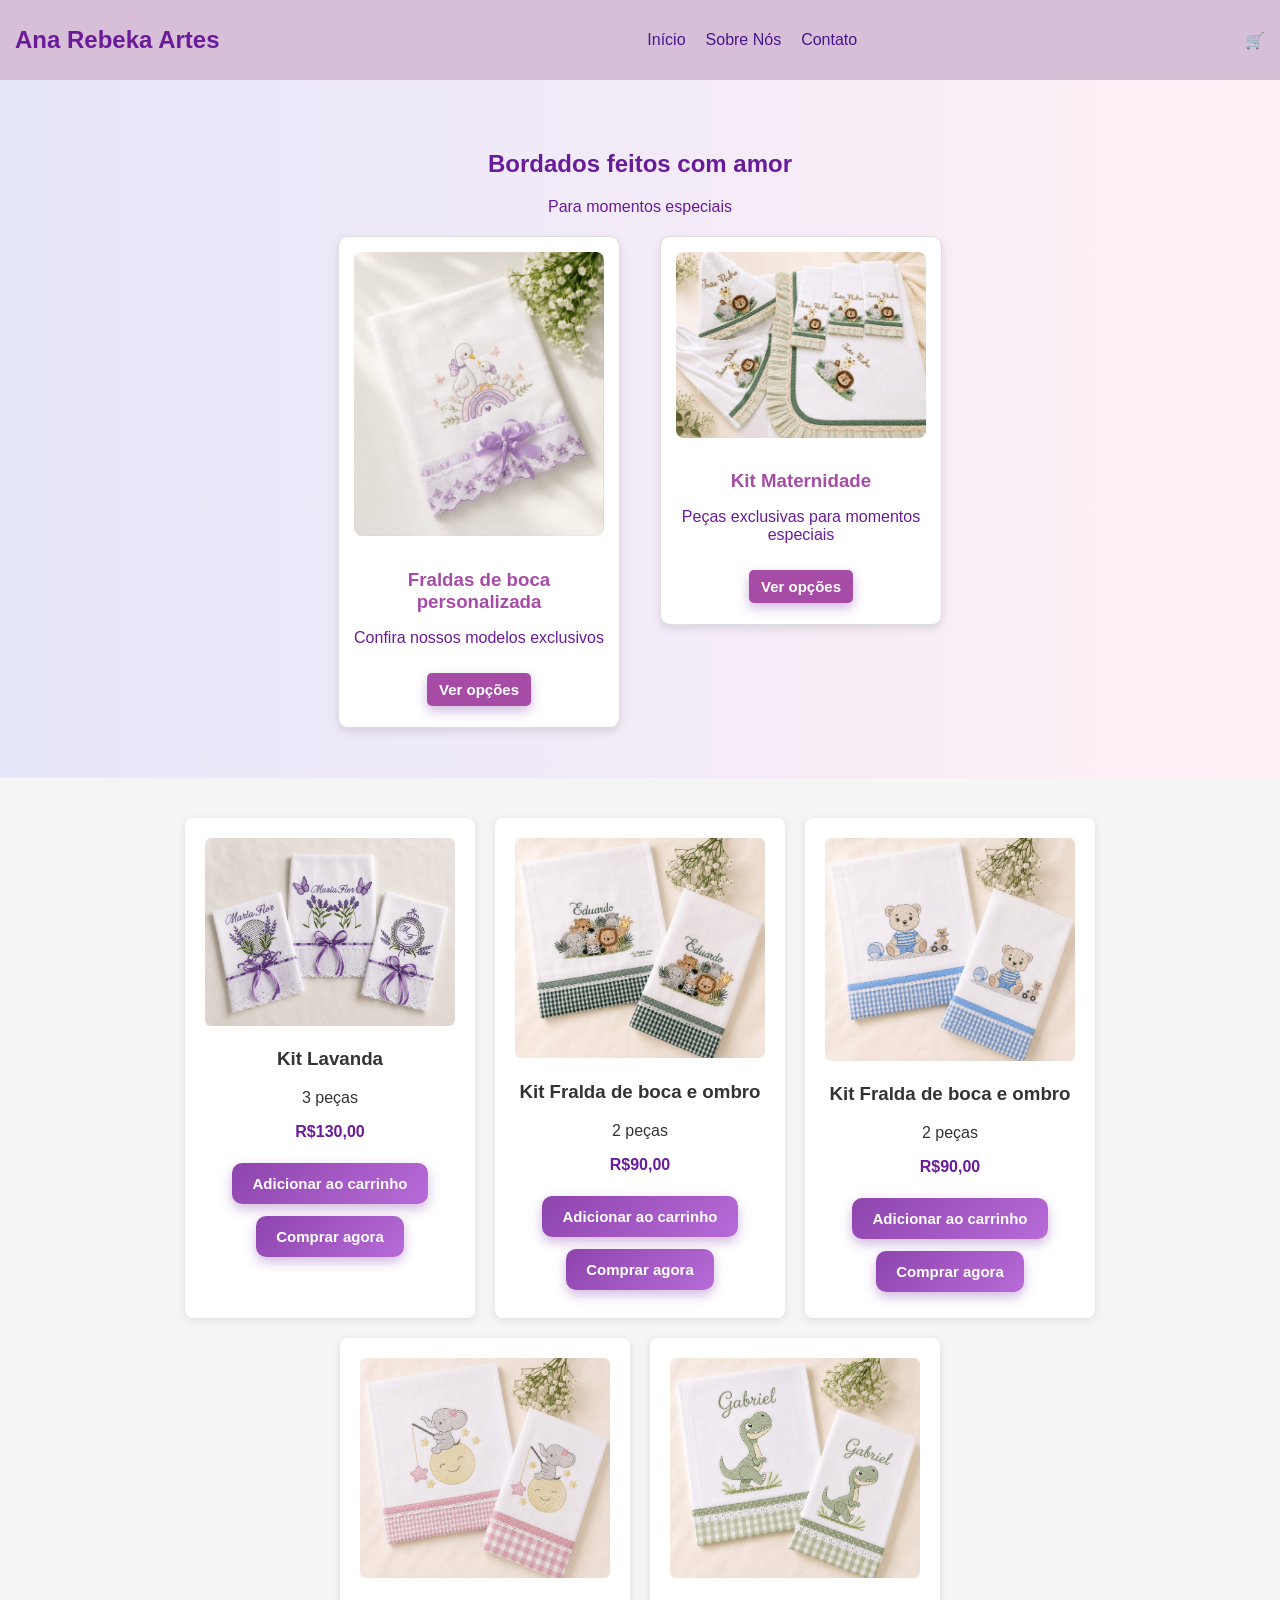
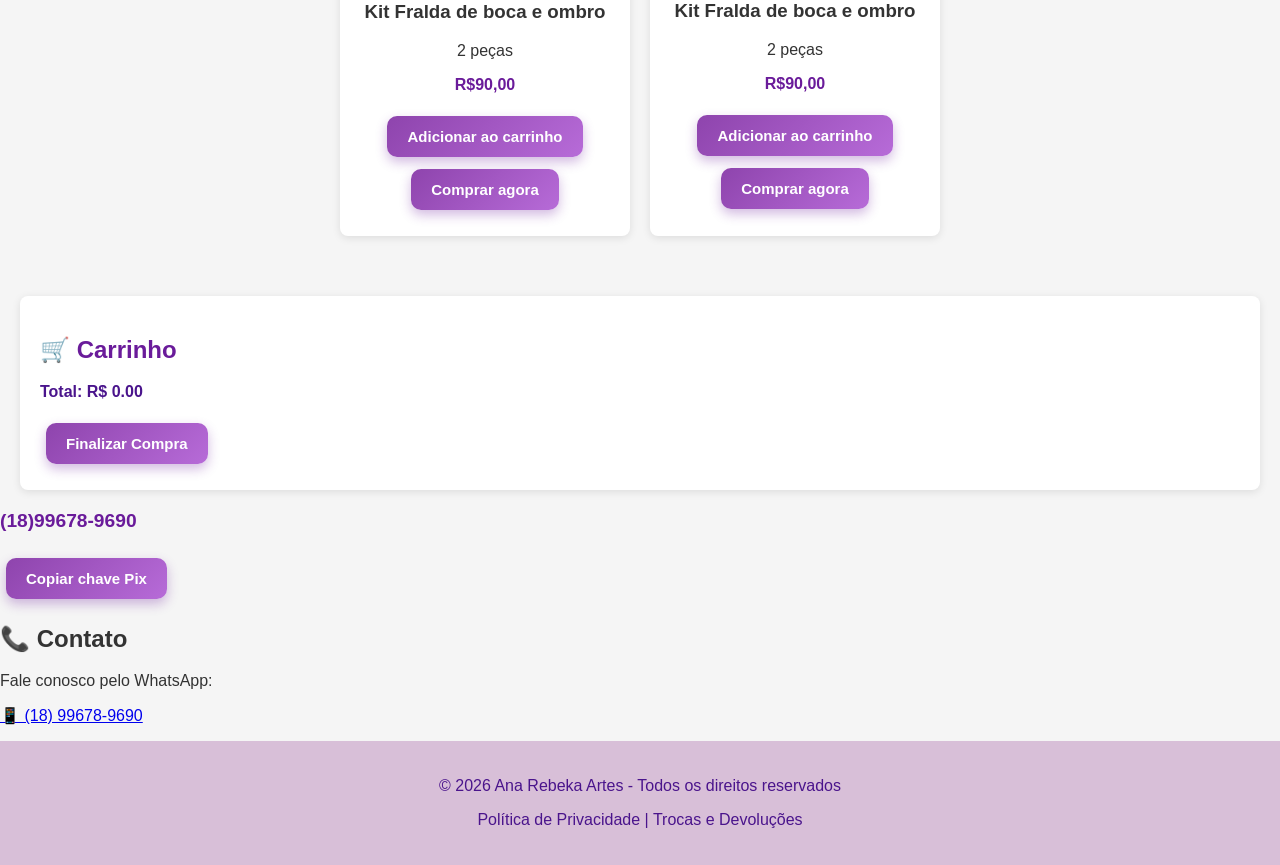
==== index.html @ 69e90195 "18-07-2026" ====
<!DOCTYPE html>
<html lang="pt-BR">
<head>
  <meta charset="UTF-8">
  <meta name="viewport" content="width=device-width, initial-scale=1.0">
  <title>Ana Rebeka Artes - Bordados</title>
  <link rel="stylesheet" href="style.css">
  <link rel="stylesheet" href="checkout.html">

  <!-- CSS do Modal Responsivo -->
  <style>
    .modal {
      display: none;
      position: fixed;
      z-index: 1000;
      left: 0;
      top: 0;
      width: 100%;
      height: 100%;
      background-color: rgba(0,0,0,0.9);
      text-align: center;
    }
    .modal img {
      width: 100%;
      height: auto;
      max-height: 100%;
    }
    .fechar {
      position: absolute;
      top: 20px;
      right: 30px;
      font-size: 40px;
      font-weight: bold;
      color: white;
      cursor: pointer;
    }

    /* Responsividade */
    @media (min-width: 768px) {
      .modal img {
        width: auto;
        max-width: 90%;
        max-height: 90%;
      }
    }
  </style>
</head>
<body>
  <!-- Cabeçalho -->
  <header>
    <div class="logo">Ana Rebeka Artes</div>
    <nav>
      <ul>
        <li><a href="index.html">Início</a></li>
        <li><a href="Sobrenos.html">Sobre Nós</a></li>
        <li><a href="#contato">Contato</a></li>
      </ul>
    </nav>
    <div class="icons">
      <span>🛒</span>
    </div>
  </header>

  <!-- Banner -->
<!-- Banner -->
<section class="banner">
  <h1>Bordados feitos com amor</h1>
  <p>Para momentos especiais</p>

  <div class="banner-opcoes">
    <!-- Fraldas Personalizadas -->
    <div class="produto">
      <img src="img/WhatsApp Image 2026-07-18 at 20.27.45.png" alt="Fraldas de boca personalizada" onclick="abrirModal(this.src)">
      <h3>Fraldas de boca personalizada</h3>
      <p>Confira nossos modelos exclusivos</p>
      <button onclick="window.location.href='fraldas.html'">Ver opções</button>
    </div>

    <!-- Kit Maternidade -->
    <div class="produto">
      <img src="img/WhatsApp Image 2026-07-18 at 21.29.22.png" alt="Kit Maternidade" onclick="abrirModal(this.src)">
      <h3>Kit Maternidade</h3>
      <p>Peças exclusivas para momentos especiais</p>
      <button onclick="window.location.href='kitmaternidade.html'">Ver opções</button>
    </div>
  </div>
</section>


  <!-- Produtos -->
  <main>
    <section class="produtos">
      <div class="produto">
        <img src="img/WhatsApp Image 2026-07-07 at 11.30.48.png" alt="Kit Lavanda com 3 peças" onclick="abrirModal(this.src)">
        <h3>Kit Lavanda</h3>
        <p>3 peças</p>
        <p class="preco">R$130,00</p>
        <button>Adicionar ao carrinho</button>
        <button onclick="window.location.href='checkout.html'">Comprar agora</button>
      </div>
      <div class="produto">
        <img src="img/WhatsApp Image 2026-07-07 at 11.31.54.png" alt="Kit Fralda de boca e ombro" onclick="abrirModal(this.src)">
        <h3>Kit Fralda de boca e ombro</h3>
        <p>2 peças</p>
        <p class="preco">R$90,00</p>
        <button>Adicionar ao carrinho</button>
        <button onclick="window.location.href='checkout.html'">Comprar agora</button>
      </div>
      <div class="produto">
        <img src="img/WhatsApp Image 2026-07-07 at 11.33.09.png" alt="Kit Fralda de boca e ombro" onclick="abrirModal(this.src)">
        <h3>Kit Fralda de boca e ombro</h3>
        <p>2 peças</p>
        <p class="preco">R$90,00</p>
        <button>Adicionar ao carrinho</button>
        <button onclick="window.location.href='checkout.html'">Comprar agora</button>
      </div>
      <div class="produto">
        <img src="img/WhatsApp Image 2026-07-07 at 11.33.09 (1).png" alt="Kit Fralda de boca e ombro" onclick="abrirModal(this.src)">
        <h3>Kit Fralda de boca e ombro</h3>
        <p>2 peças</p>
        <p class="preco">R$90,00</p>
        <button>Adicionar ao carrinho</button>
        <button onclick="window.location.href='checkout.html'">Comprar agora</button>
      </div>
      <div class="produto">
        <img src="img/WhatsApp Image 2026-07-07 at 11.33.10.png" alt="Kit Fralda de boca e ombro" onclick="abrirModal(this.src)">
        <h3>Kit Fralda de boca e ombro</h3>
        <p>2 peças</p>
        <p class="preco">R$90,00</p>
        <button>Adicionar ao carrinho</button>
        <button onclick="window.location.href='checkout.html'">Comprar agora</button>
      </div>
    </section>
  </main>

   <!-- Carrinho -->
    <section class="carrinho">
      <h2>🛒 Carrinho</h2>
      <ul id="lista-carrinho"></ul>
      <p class="carrinho-total">Total: R$ <span id="total">0.00</span></p>
      <button onclick="finalizarCompra()">Finalizar Compra</button>
    </section>

    <p class="pix-chave" id="pix-chave">(18)99678-9690</p>
    <button onclick="copiarPix()">Copiar chave Pix</button>

    <!-- Seção de Contato -->
    <section id="contato" class="contato">
      <h2>📞 Contato</h2>
      <p>Fale conosco pelo WhatsApp:</p>
      <p><a href="https://wa.me/5518996789690" target="_blank">📱 (18) 99678-9690</a></p>
    </section>

    <!-- Rodapé -->
    <footer>
      <div class="info">
        <p>© 2026 Ana Rebeka Artes - Todos os direitos reservados</p>
        <p>Política de Privacidade | Trocas e Devoluções</p>
      </div>
    </footer>

    <!-- Modal -->
    <div id="modal" class="modal">
      <span class="fechar" onclick="fecharModal()">&times;</span>
      <img id="imagemModal">
    </div>

    <!-- Scripts -->
    <script>
      function copiarPix() {
        const chave = document.getElementById("pix-chave").innerText;
        navigator.clipboard.writeText(chave).then(() => {
          alert("Chave Pix copiada!");
        });
      }

      function abrirModal(src) {
        document.getElementById("imagemModal").src = src;
        document.getElementById("modal").style.display = "block";
      }
      function fecharModal() {
        document.getElementById("modal").style.display = "none";
      }
    </script>

    <script src="script.js"></script>
</body>
</html>
---- style.css ----
/* Configuração geral */
body {
  font-family: 'Segoe UI', sans-serif;
  margin: 0;
  background-color: #f5f5f5; /* cor neutra */
  color: #333;
}

/* Cabeçalho */
header {
  display: flex;
  justify-content: space-between;
  align-items: center;
  background: #d8bfd8; /* lilás suave */
  color: #4a148c;
  padding: 15px;
}

header .logo {
  font-size: 1.5em;
  font-weight: bold;
  color: #6a1b9a;
}

nav ul {
  list-style: none;
  display: flex;
  gap: 20px;
}

nav a {
  color: #4a148c;
  text-decoration: none;
  font-weight: 500;
}

/* Banner */
.banner {
  text-align: center;
  padding: 50px;
  background: linear-gradient(to right, #e6e6fa, #fff0f5);
  color: #6a1b9a;
}

/* Produtos */
.produtos {
  display: flex;
  flex-wrap: wrap;
  gap: 20px;
  justify-content: center;
  padding: 40px;
}

.produto {
  background: white;
  border-radius: 8px;
  padding: 20px;
  text-align: center;
  width: 250px;
  box-shadow: 0 2px 8px rgba(0,0,0,0.1);
}

.produto img {
  width: 100%;
  border-radius: 6px;
}

.preco {
  font-weight: bold;
  color: #6a1b9a;
}

button {
  background: #6a1b9a;
  color: white;
  border: none;
  padding: 10px;
  margin: 5px;
  border-radius: 4px;
  cursor: pointer;
}

button:hover {
  background: #9c27b0;
}

/* Rodapé */
footer {
  background: #d8bfd8;
  color: #4a148c;
  text-align: center;
  padding: 20px;
}

/* Responsividade */
@media (max-width: 768px) {
  /* Tablet */
  .produtos {
    justify-content: center;
  }
  .produto {
    width: 45%; /* duas colunas */
  }
}

@media (max-width: 480px) {
  /* Celular */
  nav ul {
    flex-direction: column;
    gap: 10px;
  }
  .produto {
    width: 90%; /* uma coluna */
  }
}

/* Carrinho */
.carrinho {
  background: white;
  padding: 20px;
  margin: 20px;
  border-radius: 8px;
  box-shadow: 0 2px 8px rgba(0,0,0,0.1);
}

.carrinho h2 {
  color: #6a1b9a;
}

.carrinho ul {
  list-style: none;
  padding: 0;
}

.carrinho li {
  display: flex;
  justify-content: space-between;
  margin-bottom: 10px;
}

.carrinho-total {
  font-weight: bold;
  margin-top: 15px;
  color: #4a148c;
}

.checkout {
  text-align: center;
  padding: 40px;
}

.qrcode {
  width: 250px;
  margin: 20px auto;
  display: block;
}

.pix-chave {
  font-weight: bold;
  color: #6a1b9a;
  font-size: 1.2em;
}

/* Seção Sobre Nós */
.sobre-nos {
  text-align: center;
  padding: 40px;
  background: white;
  margin: 20px;
  border-radius: 8px;
  box-shadow: 0 2px 8px rgba(0,0,0,0.1);
}

.sobre-nos h2 {
  color: #6a1b9a;
  margin-bottom: 20px;
}

.sobre-nos p {
  font-size: 1.1em;
  color: #333;
  margin-bottom: 20px;
}

.imagem-sobre {
  width: 300px;
  border-radius: 8px;
  box-shadow: 0 2px 8px rgba(0,0,0,0.2);
}

/* Rodapé */
footer {
  background: #d8bfd8;
  color: #4a148c;
  text-align: center;
  padding: 20px;
}

/* Responsividade */
@media (max-width: 768px) {
  .produto {
    width: 45%;
  }
  .imagem-sobre {
    width: 80%;
  }
}

@media (max-width: 480px) {
  nav ul {
    flex-direction: column;
    gap: 10px;
  }
  .produto {
    width: 90%;
  }
  .imagem-sobre {
    width: 100%;
  }
}

/* Botões modernos */
button {
    background: linear-gradient(135deg, #8e44ad, #b76bd8);
    color: white;
    border: none;
    padding: 12px 20px;
    margin: 6px;
    border-radius: 10px;
    font-size: 15px;
    font-weight: bold;
    cursor: pointer;
    transition: all 0.3s ease;
    box-shadow: 0 5px 12px rgba(106, 27, 154, 0.3);
    position: relative;
    overflow: hidden;
}

/* Efeito ao passar o mouse */
button:hover {
    transform: translateY(-3px) scale(1.05);
    box-shadow: 0 10px 20px rgba(106, 27, 154, 0.5);
}

/* Efeito ao clicar */
button:active {
    transform: scale(0.95);
}

/* Brilho passando sobre o botão */
button::before {
    content: "";
    position: absolute;
    top: 0;
    left: -120%;
    width: 60%;
    height: 100%;
    background: rgba(255,255,255,0.35);
    transform: skewX(-25deg);
    transition: 0.5s;
}

button:hover::before {
    left: 150%;
}

/**/

.banner-opcoes {
  display: flex;              /* coloca lado a lado */
  justify-content: center;    /* centraliza os blocos */
  align-items: flex-start;    /* alinha pelo topo */
  gap: 40px;                  /* espaço entre eles */
  margin-top: 20px;
}

.banner-opcoes .produto {
  background: white;
  border: 1px solid #ddd;
  border-radius: 10px;
  width: 250px;
  padding: 15px;
  text-align: center;
  box-shadow: 0 4px 8px rgba(0,0,0,0.1);
}

.banner-opcoes .produto img {
  width: 100%;
  border-radius: 8px;
  margin-bottom: 10px;
}

.banner-opcoes .produto h3 {
  color: #a64ca6;
  margin-bottom: 5px;
}

.banner-opcoes .produto button {
  background: #a64ca6;
  color: white;
  border: none;
  padding: 8px 12px;
  margin-top: 10px;
  border-radius: 5px;
  cursor: pointer;
}

.banner-opcoes .produto button:hover {
  background: #7a337a;
}
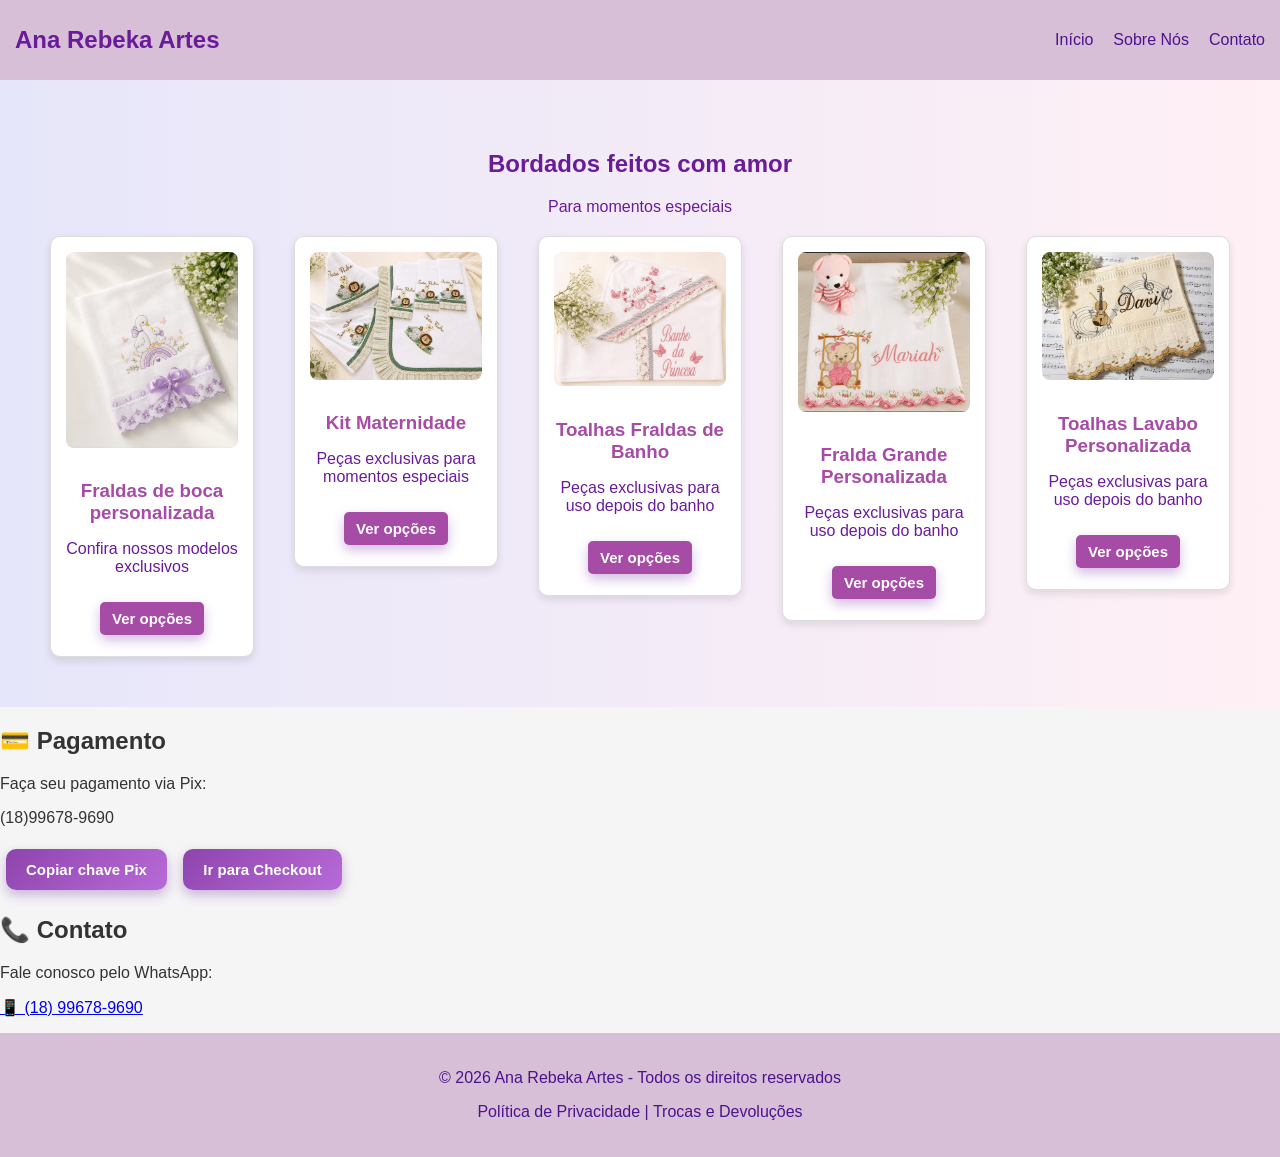
==== commit 5f950600: "04-08-2026" ====
--- a/index.html
+++ b/index.html
@@ -5,7 +5,6 @@
   <meta name="viewport" content="width=device-width, initial-scale=1.0">
   <title>Ana Rebeka Artes - Bordados</title>
   <link rel="stylesheet" href="style.css">
-  <link rel="stylesheet" href="checkout.html">
 
   <!-- CSS do Modal Responsivo -->
   <style>
@@ -35,7 +34,6 @@
       cursor: pointer;
     }
 
-    /* Responsividade */
     @media (min-width: 768px) {
       .modal img {
         width: auto;
@@ -56,133 +54,105 @@
         <li><a href="#contato">Contato</a></li>
       </ul>
     </nav>
-    <div class="icons">
-      <span>🛒</span>
-    </div>
   </header>
 
   <!-- Banner -->
-<!-- Banner -->
-<section class="banner">
-  <h1>Bordados feitos com amor</h1>
-  <p>Para momentos especiais</p>
+  <section class="banner">
+    <h1>Bordados feitos com amor</h1>
+    <p>Para momentos especiais</p>
 
-  <div class="banner-opcoes">
-    <!-- Fraldas Personalizadas -->
-    <div class="produto">
-      <img src="img/WhatsApp Image 2026-07-18 at 20.27.45.png" alt="Fraldas de boca personalizada" onclick="abrirModal(this.src)">
-      <h3>Fraldas de boca personalizada</h3>
-      <p>Confira nossos modelos exclusivos</p>
-      <button onclick="window.location.href='fraldas.html'">Ver opções</button>
+    <div class="banner-opcoes">
+      <!-- Fraldas Personalizadas -->
+      <div class="produto">
+        <img src="img/WhatsApp Image 2026-07-18 at 20.27.45.png" alt="Fraldas de boca personalizada" onclick="abrirModal(this.src)">
+        <h3>Fraldas de boca personalizada</h3>
+        <p>Confira nossos modelos exclusivos</p>
+        <button onclick="window.location.href='fraldas.html'">Ver opções</button>
+      </div>
+
+      <!-- Kit Maternidade -->
+      <div class="produto">
+        <img src="img/WhatsApp Image 2026-07-18 at 21.29.22.png" alt="Kit Maternidade" onclick="abrirModal(this.src)">
+        <h3>Kit Maternidade</h3>
+        <p>Peças exclusivas para momentos especiais</p>
+        <button onclick="window.location.href='kitmaternidade.html'">Ver opções</button>
+      </div>
+
+      <!-- Toalhas Fralda de Banho -->
+      <div class="produto">
+        <img src="img/WhatsApp Image 2026-08-04 at 19.25.41.png" alt="Toalhas Fralda de Banho" onclick="abrirModal(this.src)">
+        <h3>Toalhas Fraldas de Banho</h3>
+        <p>Peças exclusivas para uso depois do banho</p>
+        <button onclick="window.location.href='ToalhasFraldaBanho.html'">Ver opções</button>
+      </div>
+
+      <!-- Fralda Grande Personalizada -->
+      <div class="produto">
+        <img src="img/WhatsApp Image 2026-08-04 at 19.54.04.png" alt="Fralda Grande Personalizada" onclick="abrirModal(this.src)">
+        <h3>Fralda Grande Personalizada</h3>
+        <p>Peças exclusivas para uso depois do banho</p>
+        <button onclick="window.location.href='FraldaGrandePersonalizada.html'">Ver opções</button>
+      </div>
+
+      <!-- Toalhas Lavabo Personalizada -->
+      <div class="produto">
+        <img src="img/WhatsApp Image 2026-08-04 at 20.02.01.png" alt="Toalhas Lavabo Personalizada" onclick="abrirModal(this.src)">
+        <h3>Toalhas Lavabo Personalizada</h3>
+        <p>Peças exclusivas para uso depois do banho</p>
+        <button onclick="window.location.href='ToalhasLavaboPersonalizada.html'">Ver opções</button>
+      </div>
     </div>
+  </section>
 
-    <!-- Kit Maternidade -->
-    <div class="produto">
-      <img src="img/WhatsApp Image 2026-07-18 at 21.29.22.png" alt="Kit Maternidade" onclick="abrirModal(this.src)">
-      <h3>Kit Maternidade</h3>
-      <p>Peças exclusivas para momentos especiais</p>
-      <button onclick="window.location.href='kitmaternidade.html'">Ver opções</button>
-    </div>
-  </div>
+  <!-- Pagamento -->
+<section class="pagamento">
+  <h2>💳 Pagamento</h2>
+  <p>Faça seu pagamento via Pix:</p>
+  <p class="pix-chave" id="pix-chave">(18)99678-9690</p>
+  <button onclick="copiarPix()">Copiar chave Pix</button>
+
+  <!-- Botão para ir ao checkout -->
+  <button onclick="window.location.href='checkout.html'">Ir para Checkout</button>
 </section>
 
 
-  <!-- Produtos -->
-  <main>
-    <section class="produtos">
-      <div class="produto">
-        <img src="img/WhatsApp Image 2026-07-07 at 11.30.48.png" alt="Kit Lavanda com 3 peças" onclick="abrirModal(this.src)">
-        <h3>Kit Lavanda</h3>
-        <p>3 peças</p>
-        <p class="preco">R$130,00</p>
-        <button>Adicionar ao carrinho</button>
-        <button onclick="window.location.href='checkout.html'">Comprar agora</button>
-      </div>
-      <div class="produto">
-        <img src="img/WhatsApp Image 2026-07-07 at 11.31.54.png" alt="Kit Fralda de boca e ombro" onclick="abrirModal(this.src)">
-        <h3>Kit Fralda de boca e ombro</h3>
-        <p>2 peças</p>
-        <p class="preco">R$90,00</p>
-        <button>Adicionar ao carrinho</button>
-        <button onclick="window.location.href='checkout.html'">Comprar agora</button>
-      </div>
-      <div class="produto">
-        <img src="img/WhatsApp Image 2026-07-07 at 11.33.09.png" alt="Kit Fralda de boca e ombro" onclick="abrirModal(this.src)">
-        <h3>Kit Fralda de boca e ombro</h3>
-        <p>2 peças</p>
-        <p class="preco">R$90,00</p>
-        <button>Adicionar ao carrinho</button>
-        <button onclick="window.location.href='checkout.html'">Comprar agora</button>
-      </div>
-      <div class="produto">
-        <img src="img/WhatsApp Image 2026-07-07 at 11.33.09 (1).png" alt="Kit Fralda de boca e ombro" onclick="abrirModal(this.src)">
-        <h3>Kit Fralda de boca e ombro</h3>
-        <p>2 peças</p>
-        <p class="preco">R$90,00</p>
-        <button>Adicionar ao carrinho</button>
-        <button onclick="window.location.href='checkout.html'">Comprar agora</button>
-      </div>
-      <div class="produto">
-        <img src="img/WhatsApp Image 2026-07-07 at 11.33.10.png" alt="Kit Fralda de boca e ombro" onclick="abrirModal(this.src)">
-        <h3>Kit Fralda de boca e ombro</h3>
-        <p>2 peças</p>
-        <p class="preco">R$90,00</p>
-        <button>Adicionar ao carrinho</button>
-        <button onclick="window.location.href='checkout.html'">Comprar agora</button>
-      </div>
-    </section>
-  </main>
+  <!-- Contato -->
+  <section id="contato" class="contato">
+    <h2>📞 Contato</h2>
+    <p>Fale conosco pelo WhatsApp:</p>
+    <p><a href="https://wa.me/5518996789690" target="_blank">📱 (18) 99678-9690</a></p>
+  </section>
 
-   <!-- Carrinho -->
-    <section class="carrinho">
-      <h2>🛒 Carrinho</h2>
-      <ul id="lista-carrinho"></ul>
-      <p class="carrinho-total">Total: R$ <span id="total">0.00</span></p>
-      <button onclick="finalizarCompra()">Finalizar Compra</button>
-    </section>
+  <!-- Rodapé -->
+  <footer>
+    <div class="info">
+      <p>© 2026 Ana Rebeka Artes - Todos os direitos reservados</p>
+      <p>Política de Privacidade | Trocas e Devoluções</p>
+    </div>
+  </footer>
 
-    <p class="pix-chave" id="pix-chave">(18)99678-9690</p>
-    <button onclick="copiarPix()">Copiar chave Pix</button>
+  <!-- Modal -->
+  <div id="modal" class="modal">
+    <span class="fechar" onclick="fecharModal()">&times;</span>
+    <img id="imagemModal">
+  </div>
 
-    <!-- Seção de Contato -->
-    <section id="contato" class="contato">
-      <h2>📞 Contato</h2>
-      <p>Fale conosco pelo WhatsApp:</p>
-      <p><a href="https://wa.me/5518996789690" target="_blank">📱 (18) 99678-9690</a></p>
-    </section>
+  <!-- Scripts -->
+  <script>
+    function copiarPix() {
+      const chave = document.getElementById("pix-chave").innerText;
+      navigator.clipboard.writeText(chave).then(() => {
+        alert("Chave Pix copiada!");
+      });
+    }
 
-    <!-- Rodapé -->
-    <footer>
-      <div class="info">
-        <p>© 2026 Ana Rebeka Artes - Todos os direitos reservados</p>
-        <p>Política de Privacidade | Trocas e Devoluções</p>
-      </div>
-    </footer>
-
-    <!-- Modal -->
-    <div id="modal" class="modal">
-      <span class="fechar" onclick="fecharModal()">&times;</span>
-      <img id="imagemModal">
-    </div>
-
-    <!-- Scripts -->
-    <script>
-      function copiarPix() {
-        const chave = document.getElementById("pix-chave").innerText;
-        navigator.clipboard.writeText(chave).then(() => {
-          alert("Chave Pix copiada!");
-        });
-      }
-
-      function abrirModal(src) {
-        document.getElementById("imagemModal").src = src;
-        document.getElementById("modal").style.display = "block";
-      }
-      function fecharModal() {
-        document.getElementById("modal").style.display = "none";
-      }
-    </script>
-
-    <script src="script.js"></script>
+    function abrirModal(src) {
+      document.getElementById("imagemModal").src = src;
+      document.getElementById("modal").style.display = "block";
+    }
+    function fecharModal() {
+      document.getElementById("modal").style.display = "none";
+    }
+  </script>
 </body>
 </html>
--- a/style.css
+++ b/style.css
@@ -70,18 +70,46 @@
   color: #6a1b9a;
 }
 
+/* Botões modernos */
 button {
-  background: #6a1b9a;
+  background: linear-gradient(135deg, #8e44ad, #b76bd8);
   color: white;
   border: none;
-  padding: 10px;
-  margin: 5px;
-  border-radius: 4px;
+  padding: 12px 20px;
+  margin: 6px;
+  border-radius: 10px;
+  font-size: 15px;
+  font-weight: bold;
   cursor: pointer;
+  transition: all 0.3s ease;
+  box-shadow: 0 5px 12px rgba(106, 27, 154, 0.3);
+  position: relative;
+  overflow: hidden;
 }
 
 button:hover {
-  background: #9c27b0;
+  transform: translateY(-3px) scale(1.05);
+  box-shadow: 0 10px 20px rgba(106, 27, 154, 0.5);
+}
+
+button:active {
+  transform: scale(0.95);
+}
+
+button::before {
+  content: "";
+  position: absolute;
+  top: 0;
+  left: -120%;
+  width: 60%;
+  height: 100%;
+  background: rgba(255,255,255,0.35);
+  transform: skewX(-25deg);
+  transition: 0.5s;
+}
+
+button:hover::before {
+  left: 150%;
 }
 
 /* Rodapé */
@@ -94,7 +122,6 @@
 
 /* Responsividade */
 @media (max-width: 768px) {
-  /* Tablet */
   .produtos {
     justify-content: center;
   }
@@ -104,7 +131,6 @@
 }
 
 @media (max-width: 480px) {
-  /* Celular */
   nav ul {
     flex-direction: column;
     gap: 10px;
@@ -112,53 +138,6 @@
   .produto {
     width: 90%; /* uma coluna */
   }
-}
-
-/* Carrinho */
-.carrinho {
-  background: white;
-  padding: 20px;
-  margin: 20px;
-  border-radius: 8px;
-  box-shadow: 0 2px 8px rgba(0,0,0,0.1);
-}
-
-.carrinho h2 {
-  color: #6a1b9a;
-}
-
-.carrinho ul {
-  list-style: none;
-  padding: 0;
-}
-
-.carrinho li {
-  display: flex;
-  justify-content: space-between;
-  margin-bottom: 10px;
-}
-
-.carrinho-total {
-  font-weight: bold;
-  margin-top: 15px;
-  color: #4a148c;
-}
-
-.checkout {
-  text-align: center;
-  padding: 40px;
-}
-
-.qrcode {
-  width: 250px;
-  margin: 20px auto;
-  display: block;
-}
-
-.pix-chave {
-  font-weight: bold;
-  color: #6a1b9a;
-  font-size: 1.2em;
 }
 
 /* Seção Sobre Nós */
@@ -188,15 +167,7 @@
   box-shadow: 0 2px 8px rgba(0,0,0,0.2);
 }
 
-/* Rodapé */
-footer {
-  background: #d8bfd8;
-  color: #4a148c;
-  text-align: center;
-  padding: 20px;
-}
-
-/* Responsividade */
+/* Responsividade extra */
 @media (max-width: 768px) {
   .produto {
     width: 45%;
@@ -207,10 +178,6 @@
 }
 
 @media (max-width: 480px) {
-  nav ul {
-    flex-direction: column;
-    gap: 10px;
-  }
   .produto {
     width: 90%;
   }
@@ -219,58 +186,12 @@
   }
 }
 
-/* Botões modernos */
-button {
-    background: linear-gradient(135deg, #8e44ad, #b76bd8);
-    color: white;
-    border: none;
-    padding: 12px 20px;
-    margin: 6px;
-    border-radius: 10px;
-    font-size: 15px;
-    font-weight: bold;
-    cursor: pointer;
-    transition: all 0.3s ease;
-    box-shadow: 0 5px 12px rgba(106, 27, 154, 0.3);
-    position: relative;
-    overflow: hidden;
-}
-
-/* Efeito ao passar o mouse */
-button:hover {
-    transform: translateY(-3px) scale(1.05);
-    box-shadow: 0 10px 20px rgba(106, 27, 154, 0.5);
-}
-
-/* Efeito ao clicar */
-button:active {
-    transform: scale(0.95);
-}
-
-/* Brilho passando sobre o botão */
-button::before {
-    content: "";
-    position: absolute;
-    top: 0;
-    left: -120%;
-    width: 60%;
-    height: 100%;
-    background: rgba(255,255,255,0.35);
-    transform: skewX(-25deg);
-    transition: 0.5s;
-}
-
-button:hover::before {
-    left: 150%;
-}
-
-/**/
-
+/* Banner opções */
 .banner-opcoes {
-  display: flex;              /* coloca lado a lado */
-  justify-content: center;    /* centraliza os blocos */
-  align-items: flex-start;    /* alinha pelo topo */
-  gap: 40px;                  /* espaço entre eles */
+  display: flex;
+  justify-content: center;
+  align-items: flex-start;
+  gap: 40px;
   margin-top: 20px;
 }
 
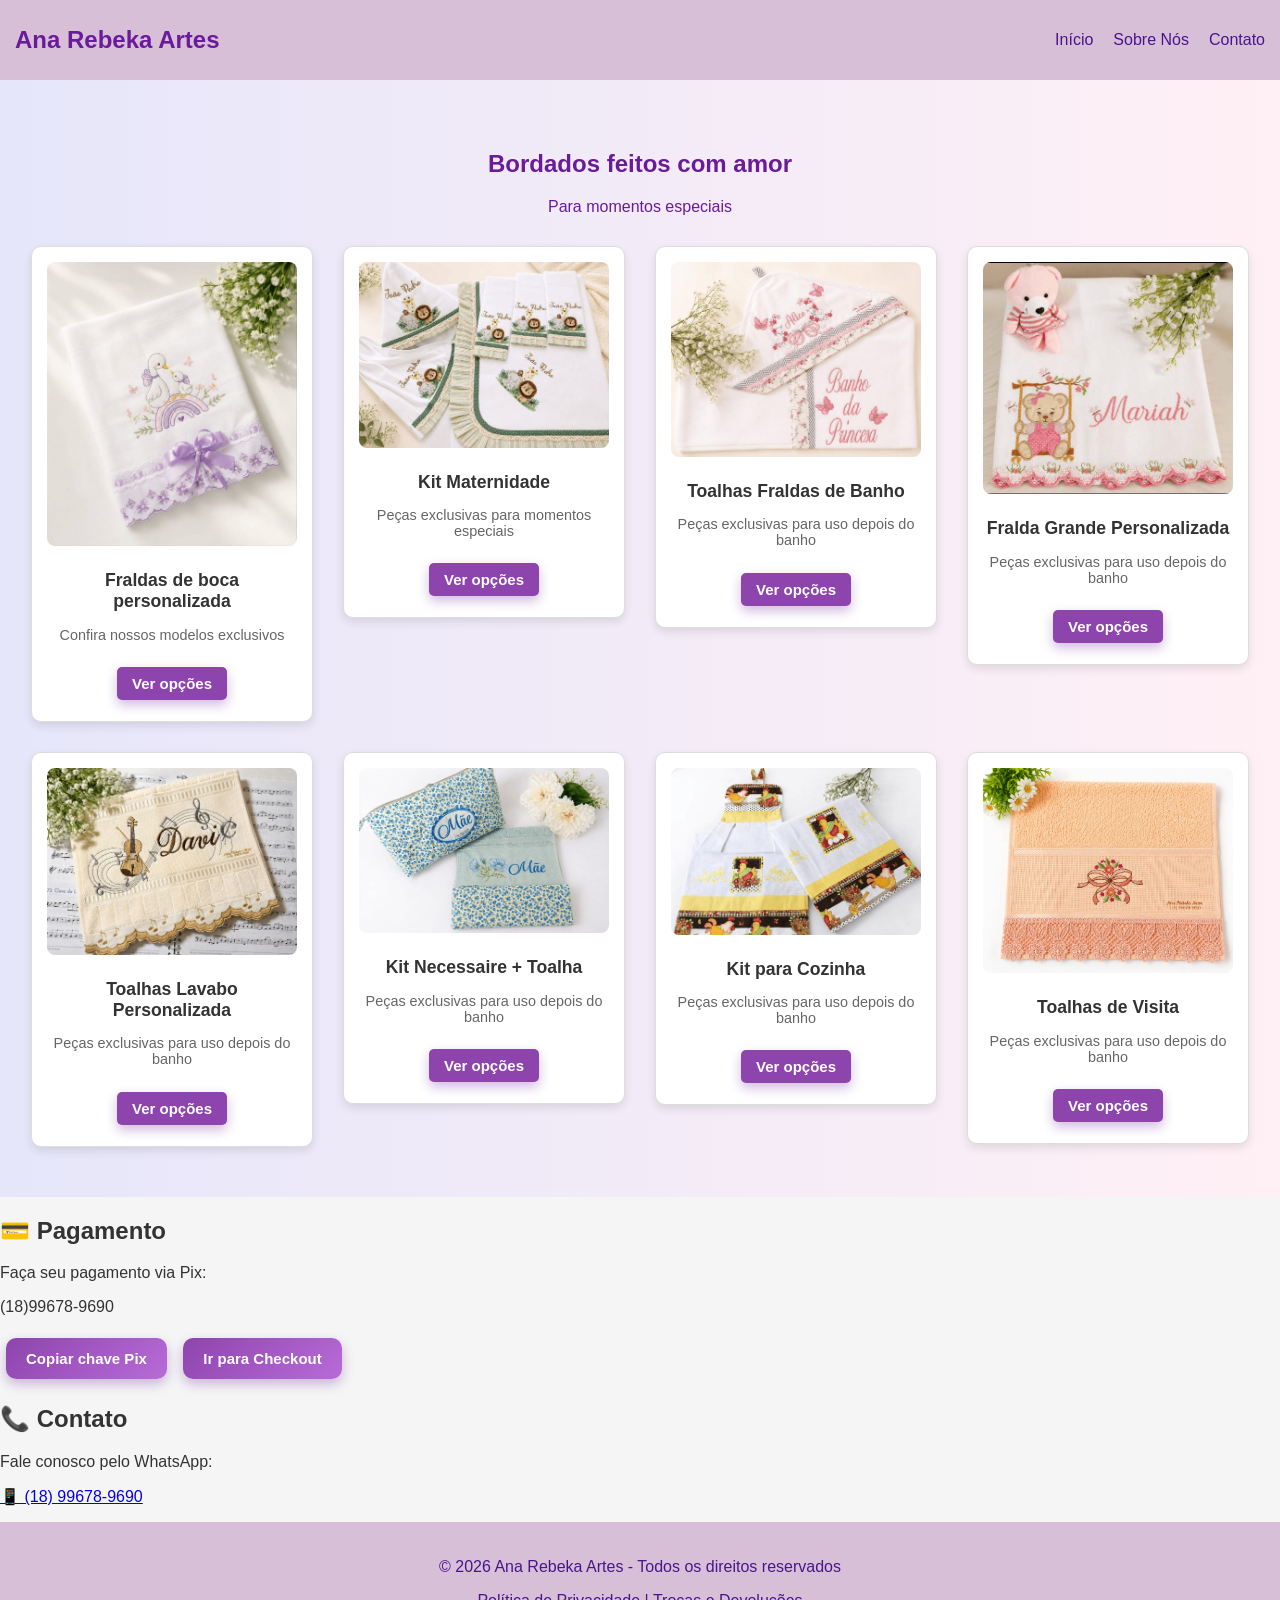
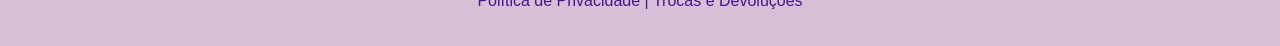
==== commit ee0f737d: "07-08-2026" ====
--- a/index.html
+++ b/index.html
@@ -41,6 +41,109 @@
         max-height: 90%;
       }
     }
+
+    /* Layout dos produtos com Grid */
+    .banner-opcoes {
+      display: grid;
+      grid-template-columns: repeat(4, 1fr); /* 4 colunas no desktop */
+      gap: 30px;
+      justify-items: center;
+      margin-top: 30px;
+    }
+
+    .banner-opcoes .produto {
+      background: #fff;
+      border-radius: 10px;
+      box-shadow: 0 4px 10px rgba(0,0,0,0.1);
+      padding: 15px;
+      transition: transform 0.3s ease;
+      text-align: center;
+    }
+
+    .banner-opcoes .produto:hover {
+      transform: translateY(-5px);
+    }
+
+    .banner-opcoes .produto img {
+      max-width: 100%;
+      border-radius: 8px;
+      cursor: pointer;
+    }
+
+    .banner-opcoes .produto h3 {
+      margin: 10px 0;
+      font-size: 1.1rem;
+      color: #333;
+    }
+
+    .banner-opcoes .produto p {
+      font-size: 0.9rem;
+      color: #666;
+    }
+
+    .banner-opcoes .produto button {
+      margin-top: 10px;
+      padding: 8px 15px;
+      border: none;
+      border-radius: 5px;
+      background: #ff6f61; /* mesma cor original */
+      color: #fff;
+      cursor: pointer;
+      transition: background 0.3s ease;
+    }
+
+    .banner-opcoes .produto button:hover {
+      background: #e85c50; /* mesma cor original no hover */
+    }
+
+    /* Ajustes para tablet */
+    @media (max-width: 768px) {
+      .banner-opcoes {
+        grid-template-columns: repeat(2, 1fr); /* 2 colunas */
+      }
+    }
+
+    /* Ajustes para celular */
+    @media (max-width: 480px) {
+      .banner-opcoes {
+        grid-template-columns: 1fr; /* 1 coluna */
+      }
+
+      .banner-opcoes .produto {
+        width: 90%;
+      }
+
+      .pagamento {
+        text-align: center;
+        padding: 20px;
+      }
+
+      .pagamento button {
+        width: 90%;
+        margin-top: 10px;
+      }
+
+      #contato {
+        text-align: center;
+        padding: 20px;
+      }
+    }
+
+    .banner-opcoes .produto button {
+  margin-top: 10px;
+  padding: 8px 15px;
+  border: none;
+  border-radius: 5px;
+  background: #8e44ad; /* roxo/lilás igual ao da imagem */
+  color: #fff;
+  cursor: pointer;
+  transition: background 0.3s ease;
+}
+
+.banner-opcoes .produto button:hover {
+  background: #732d91; /* tom mais escuro no hover */
+}
+
   </style>
 </head>
 <body>
@@ -62,7 +165,7 @@
     <p>Para momentos especiais</p>
 
     <div class="banner-opcoes">
-      <!-- Fraldas Personalizadas -->
+      <!-- 4 primeiros produtos -->
       <div class="produto">
         <img src="img/WhatsApp Image 2026-07-18 at 20.27.45.png" alt="Fraldas de boca personalizada" onclick="abrirModal(this.src)">
         <h3>Fraldas de boca personalizada</h3>
@@ -70,7 +173,6 @@
         <button onclick="window.location.href='fraldas.html'">Ver opções</button>
       </div>
 
-      <!-- Kit Maternidade -->
       <div class="produto">
         <img src="img/WhatsApp Image 2026-07-18 at 21.29.22.png" alt="Kit Maternidade" onclick="abrirModal(this.src)">
         <h3>Kit Maternidade</h3>
@@ -78,7 +180,6 @@
         <button onclick="window.location.href='kitmaternidade.html'">Ver opções</button>
       </div>
 
-      <!-- Toalhas Fralda de Banho -->
       <div class="produto">
         <img src="img/WhatsApp Image 2026-08-04 at 19.25.41.png" alt="Toalhas Fralda de Banho" onclick="abrirModal(this.src)">
         <h3>Toalhas Fraldas de Banho</h3>
@@ -86,7 +187,6 @@
         <button onclick="window.location.href='ToalhasFraldaBanho.html'">Ver opções</button>
       </div>
 
-      <!-- Fralda Grande Personalizada -->
       <div class="produto">
         <img src="img/WhatsApp Image 2026-08-04 at 19.54.04.png" alt="Fralda Grande Personalizada" onclick="abrirModal(this.src)">
         <h3>Fralda Grande Personalizada</h3>
@@ -94,12 +194,33 @@
         <button onclick="window.location.href='FraldaGrandePersonalizada.html'">Ver opções</button>
       </div>
 
-      <!-- Toalhas Lavabo Personalizada -->
+      <!-- 3 produtos abaixo -->
       <div class="produto">
         <img src="img/WhatsApp Image 2026-08-04 at 20.02.01.png" alt="Toalhas Lavabo Personalizada" onclick="abrirModal(this.src)">
         <h3>Toalhas Lavabo Personalizada</h3>
         <p>Peças exclusivas para uso depois do banho</p>
         <button onclick="window.location.href='ToalhasLavaboPersonalizada.html'">Ver opções</button>
+      </div>
+
+      <div class="produto">
+        <img src="img/WhatsApp Image 2026-08-07 at 19.46.11.png" alt="Kit Necessaire + Toalha" onclick="abrirModal(this.src)">
+        <h3>Kit Necessaire + Toalha</h3>
+        <p>Peças exclusivas para uso depois do banho</p>
+        <button onclick="window.location.href='KitNecessaireToalha.html'">Ver opções</button>
+      </div>
+
+      <div class="produto">
+        <img src="img/WhatsApp Image 2026-08-07 at 20.15.41.png" alt="Kit para Cozinha" onclick="abrirModal(this.src)">
+        <h3>Kit para Cozinha</h3>
+        <p>Peças exclusivas para uso depois do banho</p>
+        <button onclick="window.location.href='KitCozinha.html'">Ver opções</button>
+      </div>
+
+      <div class="produto">
+        <img src="img/WhatsApp Image 2026-08-07 at 20.57.24.png" alt="Toalhas de Visita" onclick="abrirModal(this.src)">
+        <h3>Toalhas de Visita</h3>
+        <p>Peças exclusivas para uso depois do banho</p>
+        <button onclick="window.location.href='ToalhasVisita.html'">Ver opções</button>
       </div>
     </div>
   </section>
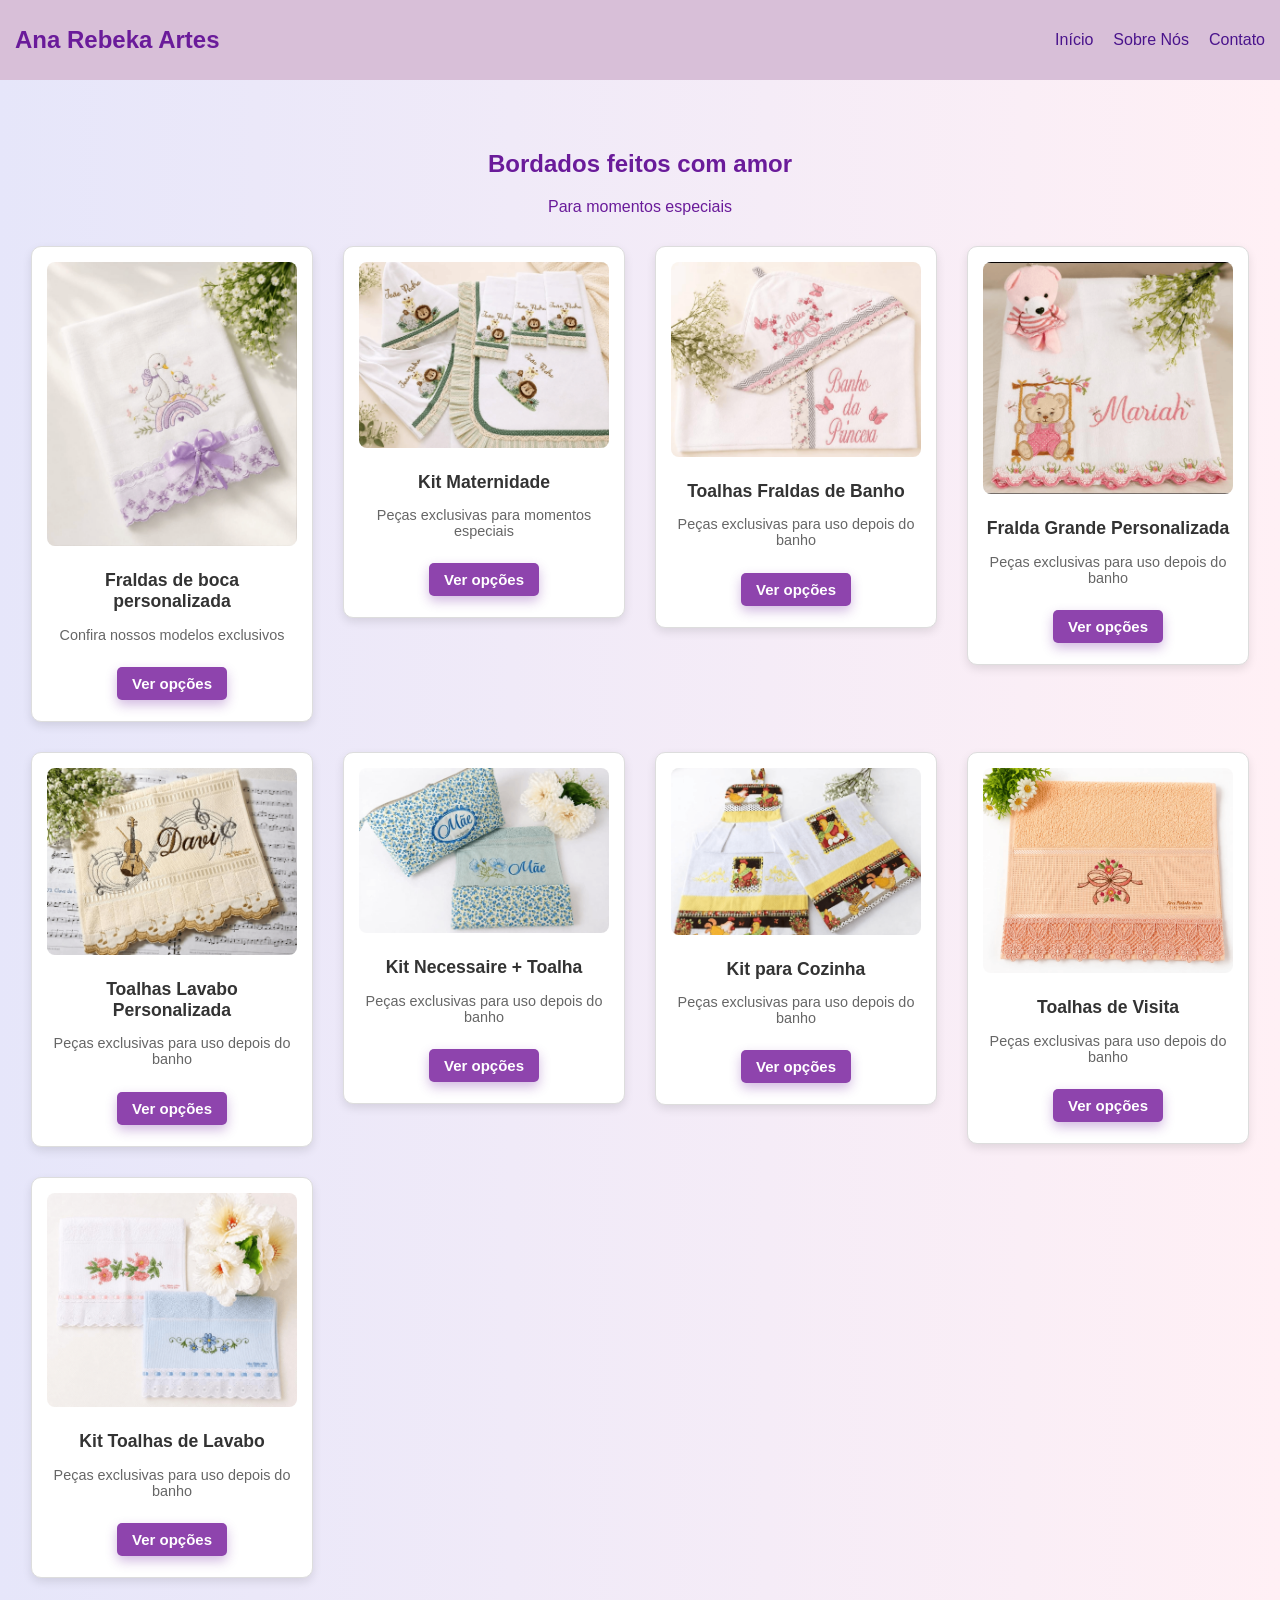
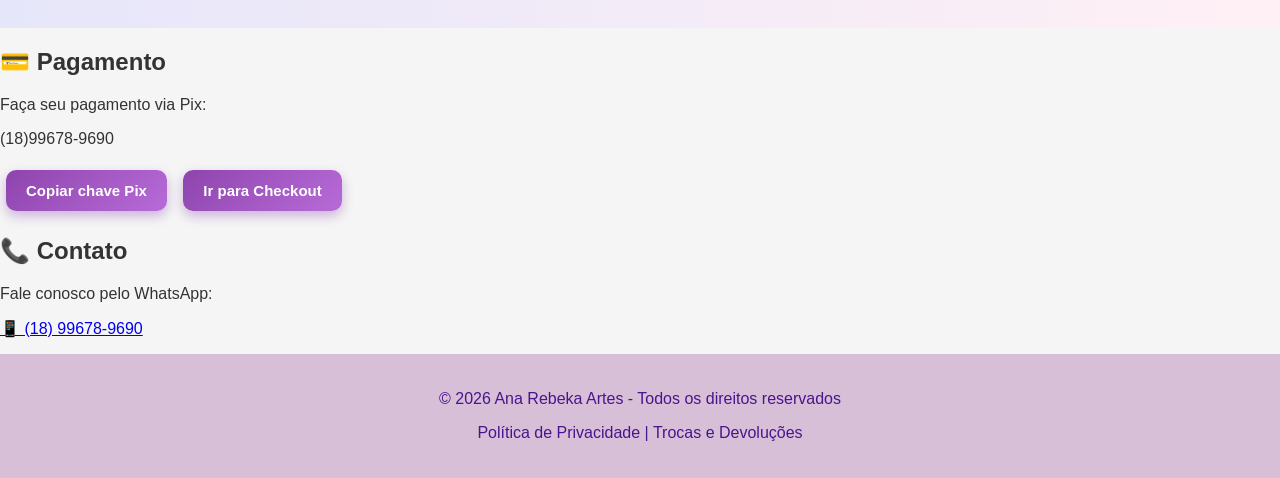
==== commit b9b31acf: "11-08-2026" ====
--- a/index.html
+++ b/index.html
@@ -222,6 +222,13 @@
         <p>Peças exclusivas para uso depois do banho</p>
         <button onclick="window.location.href='ToalhasVisita.html'">Ver opções</button>
       </div>
+
+      <div class="produto">
+        <img src="img/WhatsApp Image 2026-08-11 at 20.06.23.png" alt="" onclick="abrirModal(this.src)">
+        <h3>Kit Toalhas de Lavabo</h3>
+        <p>Peças exclusivas para uso depois do banho</p>
+        <button onclick="window.location.href='KitToalhasdeLavabo.html'">Ver opções</button>
+      </div>
     </div>
   </section>
 
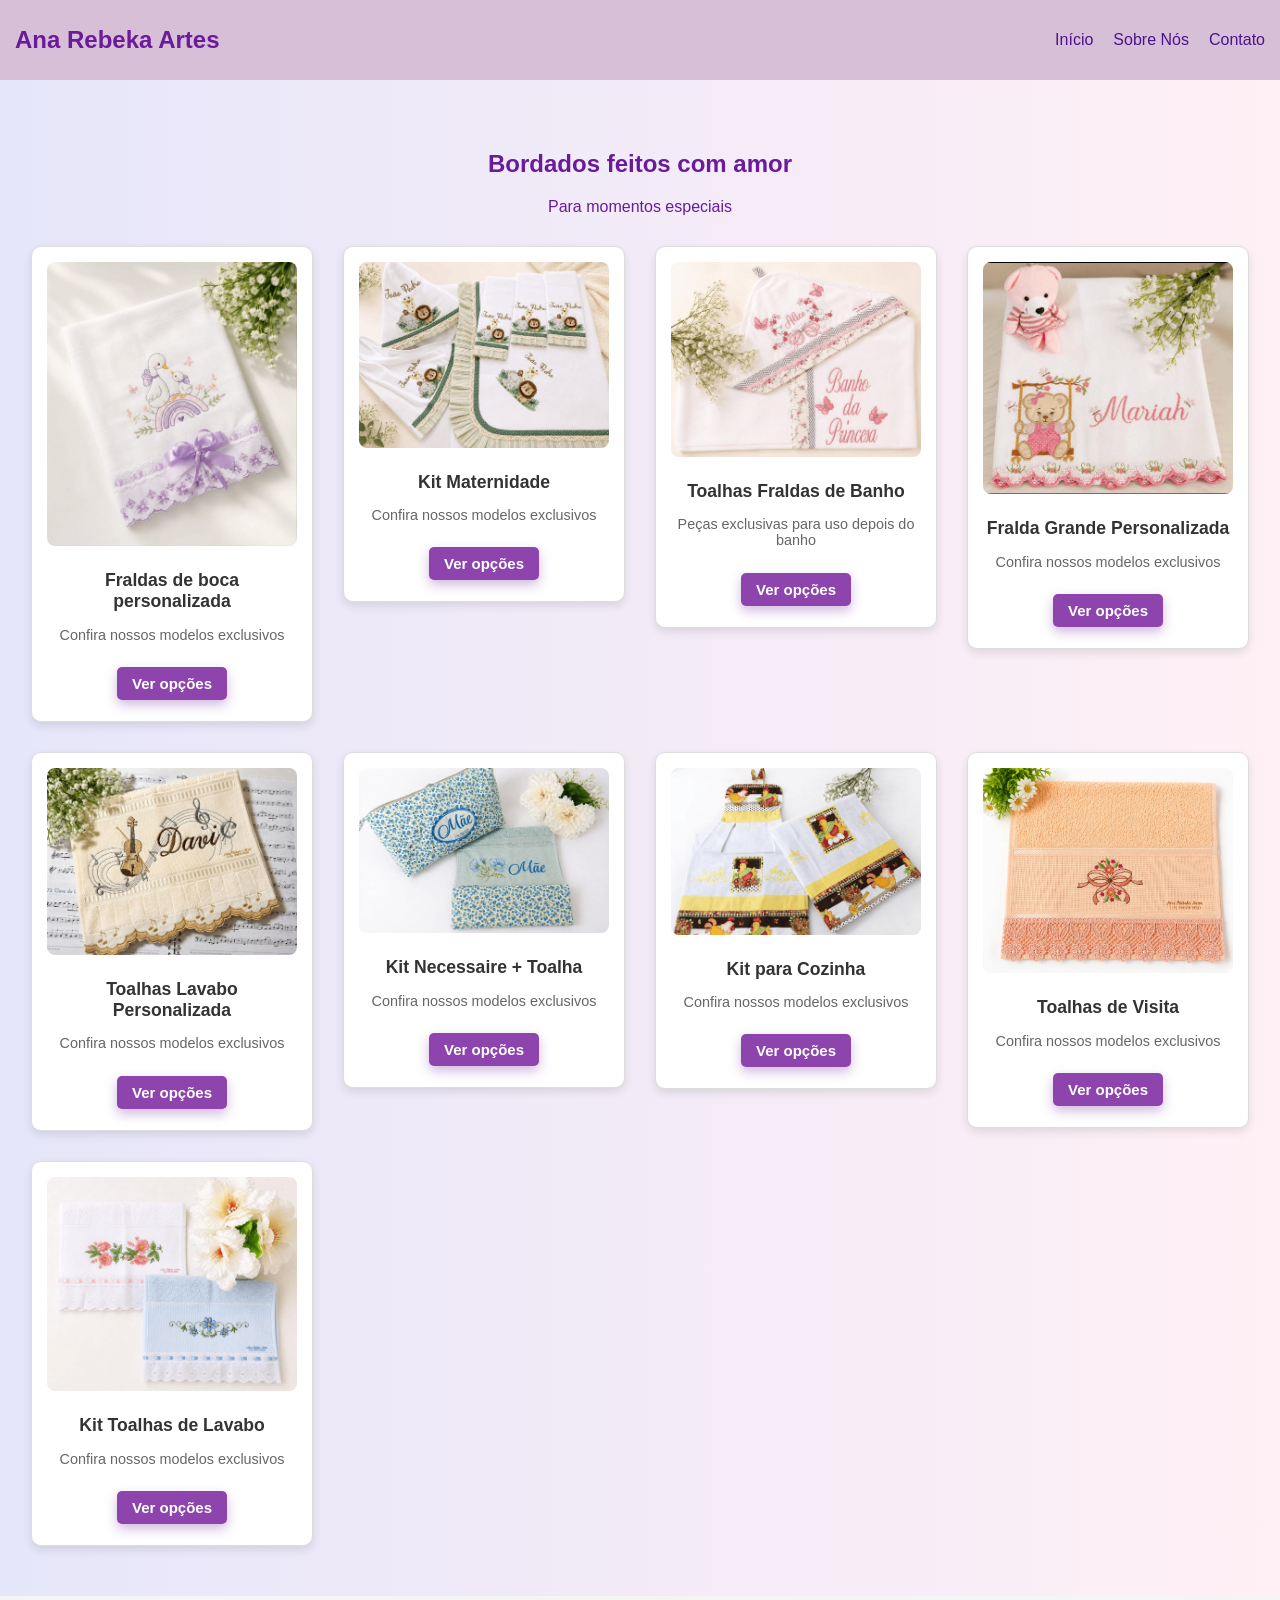
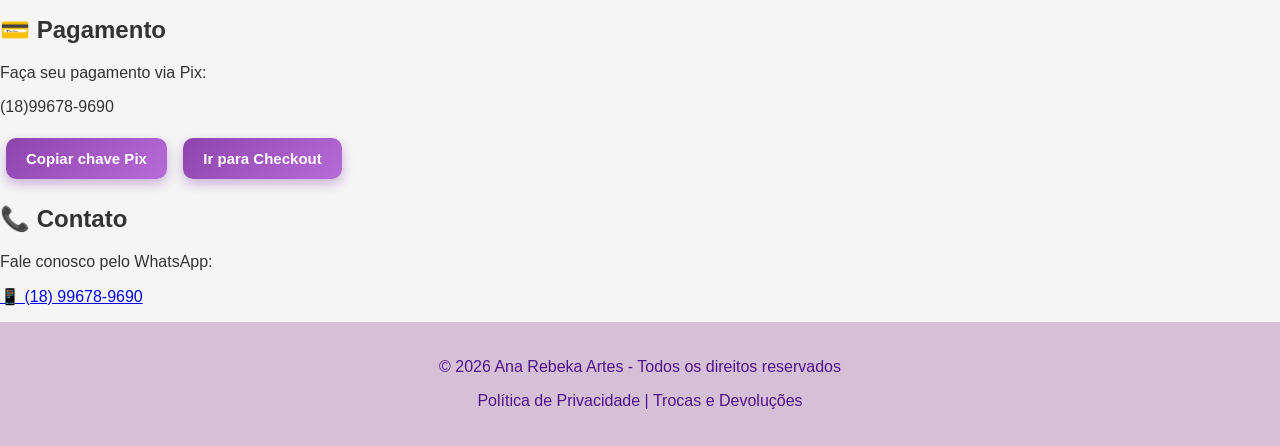
==== commit 549f6799: "11-08-2026Alteracao2" ====
--- a/index.html
+++ b/index.html
@@ -176,7 +176,7 @@
       <div class="produto">
         <img src="img/WhatsApp Image 2026-07-18 at 21.29.22.png" alt="Kit Maternidade" onclick="abrirModal(this.src)">
         <h3>Kit Maternidade</h3>
-        <p>Peças exclusivas para momentos especiais</p>
+        <p>Confira nossos modelos exclusivos</p>
         <button onclick="window.location.href='kitmaternidade.html'">Ver opções</button>
       </div>
 
@@ -190,43 +190,42 @@
       <div class="produto">
         <img src="img/WhatsApp Image 2026-08-04 at 19.54.04.png" alt="Fralda Grande Personalizada" onclick="abrirModal(this.src)">
         <h3>Fralda Grande Personalizada</h3>
-        <p>Peças exclusivas para uso depois do banho</p>
+        <p>Confira nossos modelos exclusivos</p>
         <button onclick="window.location.href='FraldaGrandePersonalizada.html'">Ver opções</button>
       </div>
 
-      <!-- 3 produtos abaixo -->
       <div class="produto">
         <img src="img/WhatsApp Image 2026-08-04 at 20.02.01.png" alt="Toalhas Lavabo Personalizada" onclick="abrirModal(this.src)">
         <h3>Toalhas Lavabo Personalizada</h3>
-        <p>Peças exclusivas para uso depois do banho</p>
+        <p>Confira nossos modelos exclusivos</p>
         <button onclick="window.location.href='ToalhasLavaboPersonalizada.html'">Ver opções</button>
       </div>
 
       <div class="produto">
         <img src="img/WhatsApp Image 2026-08-07 at 19.46.11.png" alt="Kit Necessaire + Toalha" onclick="abrirModal(this.src)">
         <h3>Kit Necessaire + Toalha</h3>
-        <p>Peças exclusivas para uso depois do banho</p>
+        <p>Confira nossos modelos exclusivos</p>
         <button onclick="window.location.href='KitNecessaireToalha.html'">Ver opções</button>
       </div>
 
       <div class="produto">
         <img src="img/WhatsApp Image 2026-08-07 at 20.15.41.png" alt="Kit para Cozinha" onclick="abrirModal(this.src)">
         <h3>Kit para Cozinha</h3>
-        <p>Peças exclusivas para uso depois do banho</p>
+        <p>Confira nossos modelos exclusivos</p>
         <button onclick="window.location.href='KitCozinha.html'">Ver opções</button>
       </div>
 
       <div class="produto">
         <img src="img/WhatsApp Image 2026-08-07 at 20.57.24.png" alt="Toalhas de Visita" onclick="abrirModal(this.src)">
         <h3>Toalhas de Visita</h3>
-        <p>Peças exclusivas para uso depois do banho</p>
+        <p>Confira nossos modelos exclusivos</p>
         <button onclick="window.location.href='ToalhasVisita.html'">Ver opções</button>
       </div>
 
       <div class="produto">
         <img src="img/WhatsApp Image 2026-08-11 at 20.06.23.png" alt="" onclick="abrirModal(this.src)">
         <h3>Kit Toalhas de Lavabo</h3>
-        <p>Peças exclusivas para uso depois do banho</p>
+        <p>Confira nossos modelos exclusivos</p>
         <button onclick="window.location.href='KitToalhasdeLavabo.html'">Ver opções</button>
       </div>
     </div>
